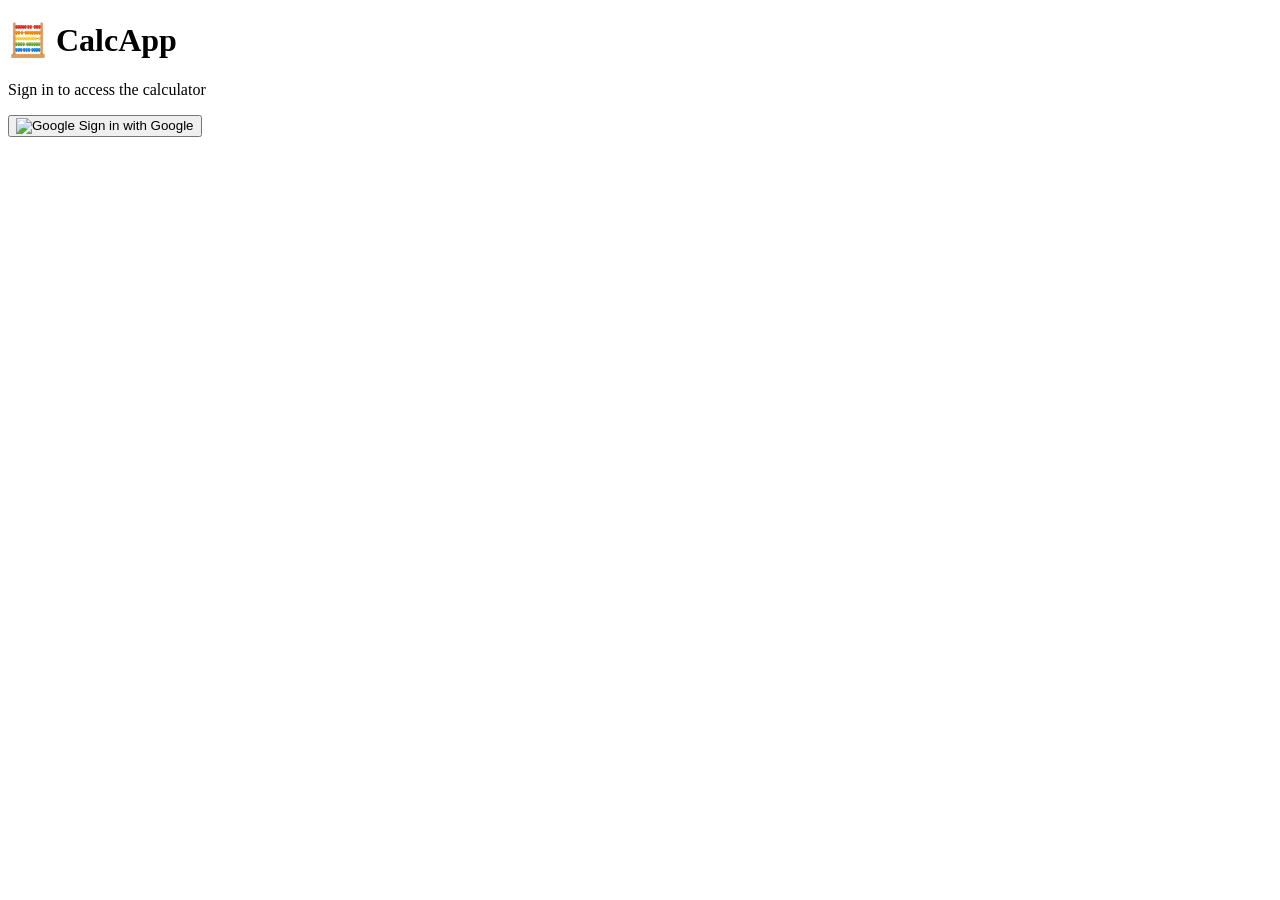
==== templates/index.html @ 460d7933 "first commit" ====
<!DOCTYPE html>
<html lang="en">
<head>
  <meta charset="UTF-8" />
  <meta name="viewport" content="width=device-width, initial-scale=1.0"/>
  <title>Login – CalcApp</title>
  <link rel="stylesheet" href="{{ url_for('static', filename='style.css') }}">
</head>
<body>
  <div class="login-card">
    <h1>🧮 CalcApp</h1>
    <p>Sign in to access the calculator</p>
    <button class="google-btn" onclick="signInWithGoogle()">
      <img src="https://www.gstatic.com/firebasejs/ui/2.0.0/images/auth/google.svg" alt="Google">
      Sign in with Google
    </button>
  </div>

  <!-- Firebase SDKs -->
  <script src="https://www.gstatic.com/firebasejs/9.23.0/firebase-app-compat.js"></script>
  <script src="https://www.gstatic.com/firebasejs/9.23.0/firebase-auth-compat.js"></script>
  <script src="/firebase-init.js"></script>
  <script>
    // If already logged in, go straight to calculator
    auth.onAuthStateChanged(user => {
      if (user) window.location.href = '/calculator';
    });

    function signInWithGoogle() {
      auth.signInWithPopup(provider)
        .then(() => { window.location.href = '/calculator'; })
        .catch(err => alert('Login failed: ' + err.message));
    }
  </script>
</body>
</html>
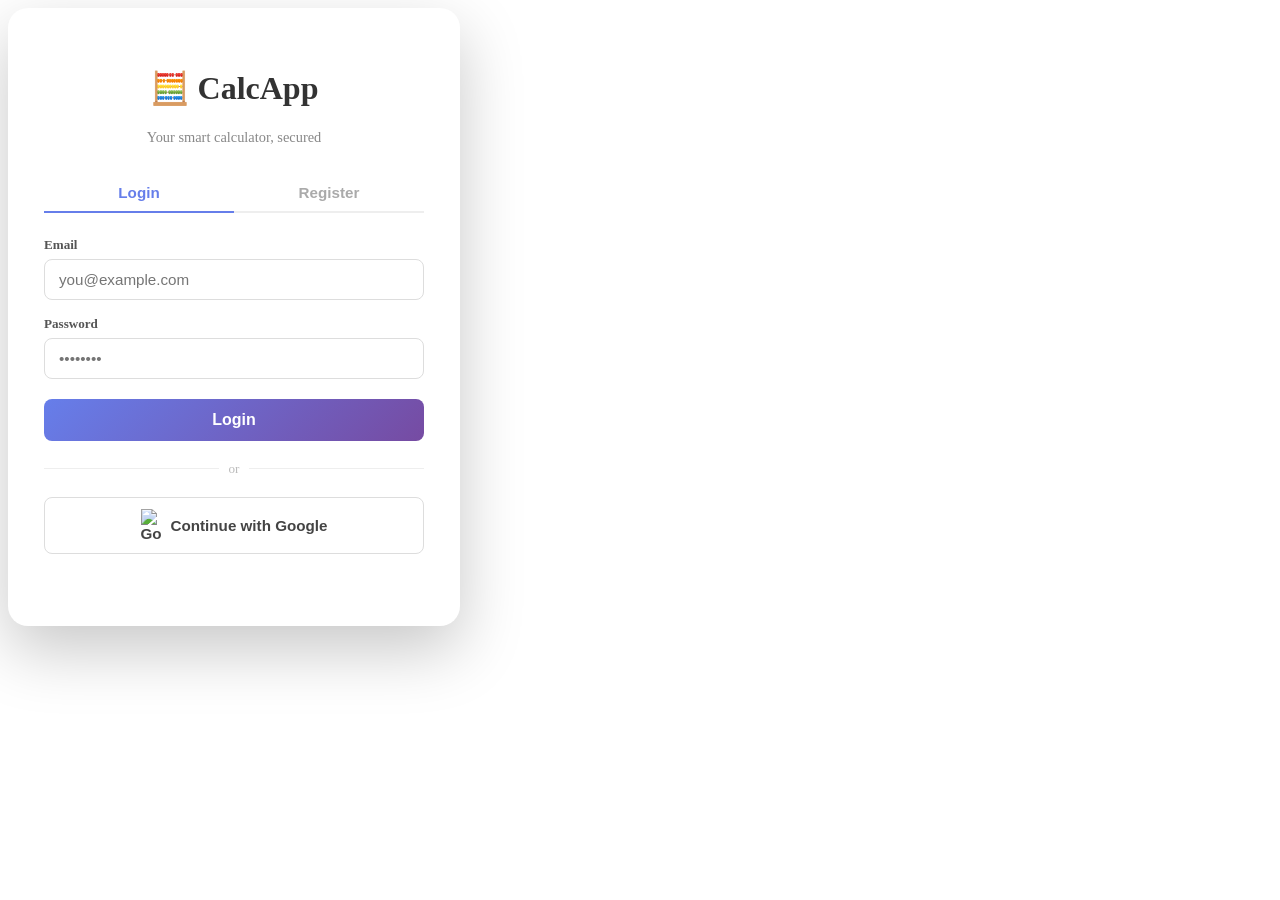
==== commit 9ccc3d08: "Proper Project" ====
--- a/templates/index.html
+++ b/templates/index.html
@@ -3,17 +3,197 @@
 <head>
   <meta charset="UTF-8" />
   <meta name="viewport" content="width=device-width, initial-scale=1.0"/>
-  <title>Login – CalcApp</title>
+  <title>CalcApp – Sign In</title>
   <link rel="stylesheet" href="{{ url_for('static', filename='style.css') }}">
+  <style>
+    .auth-card {
+      background: white;
+      padding: 40px 36px;
+      border-radius: 20px;
+      box-shadow: 0 24px 64px rgba(0,0,0,0.22);
+      width: 380px;
+    }
+
+    .auth-card .brand {
+      text-align: center;
+      margin-bottom: 28px;
+    }
+    .auth-card .brand h1 { font-size: 2rem; color: #333; }
+    .auth-card .brand p  { color: #888; font-size: 0.9rem; margin-top: 4px; }
+
+    /* Tabs */
+    .tabs {
+      display: flex;
+      border-bottom: 2px solid #eee;
+      margin-bottom: 24px;
+    }
+    .tab-btn {
+      flex: 1;
+      padding: 10px;
+      background: none;
+      border: none;
+      font-size: 0.95rem;
+      font-weight: 600;
+      color: #aaa;
+      cursor: pointer;
+      transition: color 0.2s;
+      border-bottom: 2px solid transparent;
+      margin-bottom: -2px;
+    }
+    .tab-btn.active {
+      color: #667eea;
+      border-bottom-color: #667eea;
+    }
+
+    /* Panels */
+    .tab-panel { display: none; }
+    .tab-panel.active { display: block; }
+
+    /* Form */
+    .form-group { margin-bottom: 16px; }
+    .form-group label {
+      display: block;
+      font-size: 0.82rem;
+      font-weight: 600;
+      color: #555;
+      margin-bottom: 6px;
+    }
+    .form-group input {
+      width: 100%;
+      padding: 11px 14px;
+      border: 1.5px solid #ddd;
+      border-radius: 8px;
+      font-size: 0.95rem;
+      outline: none;
+      transition: border-color 0.2s;
+      box-sizing: border-box;
+    }
+    .form-group input:focus { border-color: #667eea; }
+
+    .submit-btn {
+      width: 100%;
+      padding: 12px;
+      background: linear-gradient(135deg, #667eea, #764ba2);
+      color: white;
+      border: none;
+      border-radius: 8px;
+      font-size: 1rem;
+      font-weight: 600;
+      cursor: pointer;
+      transition: opacity 0.2s;
+      margin-top: 4px;
+    }
+    .submit-btn:hover { opacity: 0.88; }
+
+    /* Divider */
+    .divider {
+      display: flex;
+      align-items: center;
+      gap: 10px;
+      margin: 20px 0;
+      color: #bbb;
+      font-size: 0.82rem;
+    }
+    .divider::before, .divider::after {
+      content: '';
+      flex: 1;
+      height: 1px;
+      background: #eee;
+    }
+
+    /* Google button */
+    .google-btn {
+      display: flex;
+      align-items: center;
+      justify-content: center;
+      gap: 10px;
+      width: 100%;
+      padding: 11px;
+      border: 1.5px solid #ddd;
+      border-radius: 8px;
+      background: white;
+      font-size: 0.95rem;
+      font-weight: 600;
+      color: #444;
+      cursor: pointer;
+      transition: border-color 0.2s, box-shadow 0.2s;
+    }
+    .google-btn:hover {
+      border-color: #667eea;
+      box-shadow: 0 4px 12px rgba(102,126,234,0.2);
+    }
+    .google-btn img { width: 20px; }
+
+    /* Message */
+    .msg {
+      font-size: 0.82rem;
+      text-align: center;
+      margin-top: 14px;
+      min-height: 18px;
+    }
+    .msg.error { color: #e74c3c; }
+    .msg.success { color: #27ae60; }
+  </style>
 </head>
 <body>
-  <div class="login-card">
-    <h1>🧮 CalcApp</h1>
-    <p>Sign in to access the calculator</p>
-    <button class="google-btn" onclick="signInWithGoogle()">
-      <img src="https://www.gstatic.com/firebasejs/ui/2.0.0/images/auth/google.svg" alt="Google">
-      Sign in with Google
-    </button>
+  <div class="auth-card">
+    <div class="brand">
+      <h1>🧮 CalcApp</h1>
+      <p>Your smart calculator, secured</p>
+    </div>
+
+    <div class="tabs">
+      <button class="tab-btn active" onclick="switchTab('login')">Login</button>
+      <button class="tab-btn"        onclick="switchTab('register')">Register</button>
+    </div>
+
+    <!-- LOGIN PANEL -->
+    <div class="tab-panel active" id="panel-login">
+      <div class="form-group">
+        <label>Email</label>
+        <input type="email" id="login-email" placeholder="you@example.com" />
+      </div>
+      <div class="form-group">
+        <label>Password</label>
+        <input type="password" id="login-password" placeholder="••••••••" />
+      </div>
+      <button class="submit-btn" onclick="emailLogin()">Login</button>
+
+      <div class="divider">or</div>
+      <button class="google-btn" onclick="googleSignIn()">
+        <img src="https://www.gstatic.com/firebasejs/ui/2.0.0/images/auth/google.svg" alt="Google">
+        Continue with Google
+      </button>
+      <div class="msg" id="login-msg"></div>
+    </div>
+
+    <!-- REGISTER PANEL -->
+    <div class="tab-panel" id="panel-register">
+      <div class="form-group">
+        <label>Full Name</label>
+        <input type="text" id="reg-name" placeholder="John Doe" />
+      </div>
+      <div class="form-group">
+        <label>Email</label>
+        <input type="email" id="reg-email" placeholder="you@example.com" />
+      </div>
+      <div class="form-group">
+        <label>Password</label>
+        <input type="password" id="reg-password" placeholder="Min. 6 characters" />
+      </div>
+      <div class="form-group">
+        <label>Confirm Password</label>
+        <input type="password" id="reg-confirm" placeholder="Repeat password" />
+      </div>
+      <button class="submit-btn" onclick="registerUser()">Create Account</button>
+
+      <div class="divider">or</div>
+      <button class="google-btn" onclick="googleSignIn()">
+        <img src="https://www.gstatic.com/firebasejs/ui/2.0.0/images/auth/google.svg" alt="Google">
+        Sign up with Google
+      </button>
+      <div class="msg" id="reg-msg"></div>
+    </div>
   </div>
 
   <!-- Firebase SDKs -->
@@ -21,16 +201,85 @@
   <script src="https://www.gstatic.com/firebasejs/9.23.0/firebase-auth-compat.js"></script>
   <script src="/firebase-init.js"></script>
   <script>
-    // If already logged in, go straight to calculator
+    // Redirect if already logged in
     auth.onAuthStateChanged(user => {
       if (user) window.location.href = '/calculator';
     });
 
-    function signInWithGoogle() {
+    function switchTab(tab) {
+      document.querySelectorAll('.tab-btn').forEach((b, i) =>
+        b.classList.toggle('active', (i === 0 && tab === 'login') || (i === 1 && tab === 'register'))
+      );
+      document.getElementById('panel-login').classList.toggle('active', tab === 'login');
+      document.getElementById('panel-register').classList.toggle('active', tab === 'register');
+    }
+
+    function showMsg(id, text, type) {
+      const el = document.getElementById(id);
+      el.textContent = text;
+      el.className = 'msg ' + type;
+    }
+
+    function emailLogin() {
+      const email    = document.getElementById('login-email').value.trim();
+      const password = document.getElementById('login-password').value;
+      if (!email || !password) return showMsg('login-msg', 'Please fill in all fields.', 'error');
+
+      auth.signInWithEmailAndPassword(email, password)
+        .then(() => window.location.href = '/calculator')
+        .catch(err => showMsg('login-msg', friendlyError(err.code), 'error'));
+    }
+
+    function registerUser() {
+      const name     = document.getElementById('reg-name').value.trim();
+      const email    = document.getElementById('reg-email').value.trim();
+      const password = document.getElementById('reg-password').value;
+      const confirm  = document.getElementById('reg-confirm').value;
+
+      if (!name || !email || !password || !confirm)
+        return showMsg('reg-msg', 'Please fill in all fields.', 'error');
+      if (password.length < 6)
+        return showMsg('reg-msg', 'Password must be at least 6 characters.', 'error');
+      if (password !== confirm)
+        return showMsg('reg-msg', 'Passwords do not match.', 'error');
+
+      auth.createUserWithEmailAndPassword(email, password)
+        .then(cred => cred.user.updateProfile({ displayName: name }))
+        .then(() => {
+          showMsg('reg-msg', 'Account created! Redirecting...', 'success');
+          setTimeout(() => window.location.href = '/calculator', 1000);
+        })
+        .catch(err => showMsg('reg-msg', friendlyError(err.code), 'error'));
+    }
+
+    function googleSignIn() {
       auth.signInWithPopup(provider)
-        .then(() => { window.location.href = '/calculator'; })
-        .catch(err => alert('Login failed: ' + err.message));
-    }
+        .then(() => window.location.href = '/calculator')
+        .catch(err => {
+          const msgId = document.getElementById('panel-login').classList.contains('active') ? 'login-msg' : 'reg-msg';
+          showMsg(msgId, friendlyError(err.code), 'error');
+        });
+    }
+
+    function friendlyError(code) {
+      const map = {
+        'auth/user-not-found':       'No account found with this email.',
+        'auth/wrong-password':       'Incorrect password.',
+        'auth/email-already-in-use': 'This email is already registered.',
+        'auth/invalid-email':        'Invalid email address.',
+        'auth/weak-password':        'Password is too weak.',
+        'auth/popup-closed-by-user': 'Sign-in popup was closed.',
+        'auth/too-many-requests':    'Too many attempts. Try again later.',
+      };
+      return map[code] || 'Something went wrong. Please try again.';
+    }
+
+    // Allow Enter key to submit
+    document.addEventListener('keydown', e => {
+      if (e.key !== 'Enter') return;
+      if (document.getElementById('panel-login').classList.contains('active')) emailLogin();
+      else registerUser();
+    });
   </script>
 </body>
 </html>
